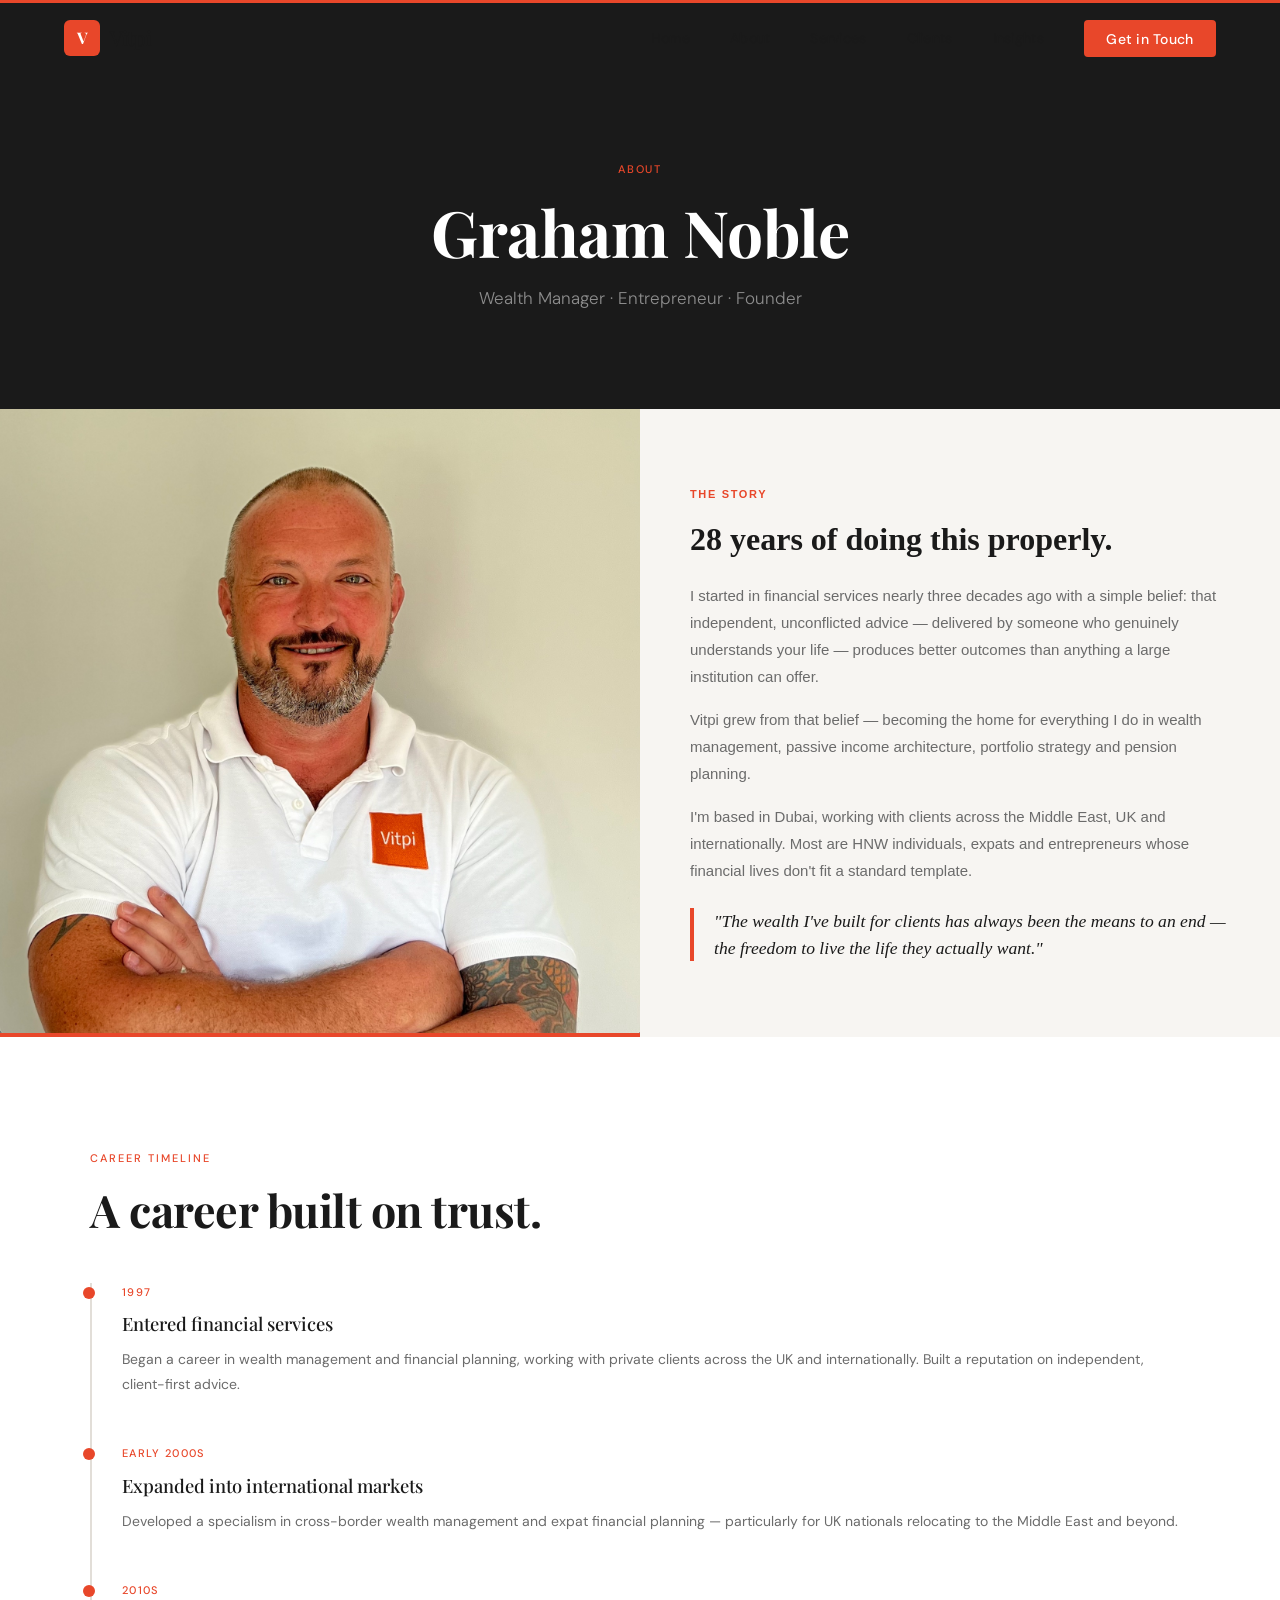
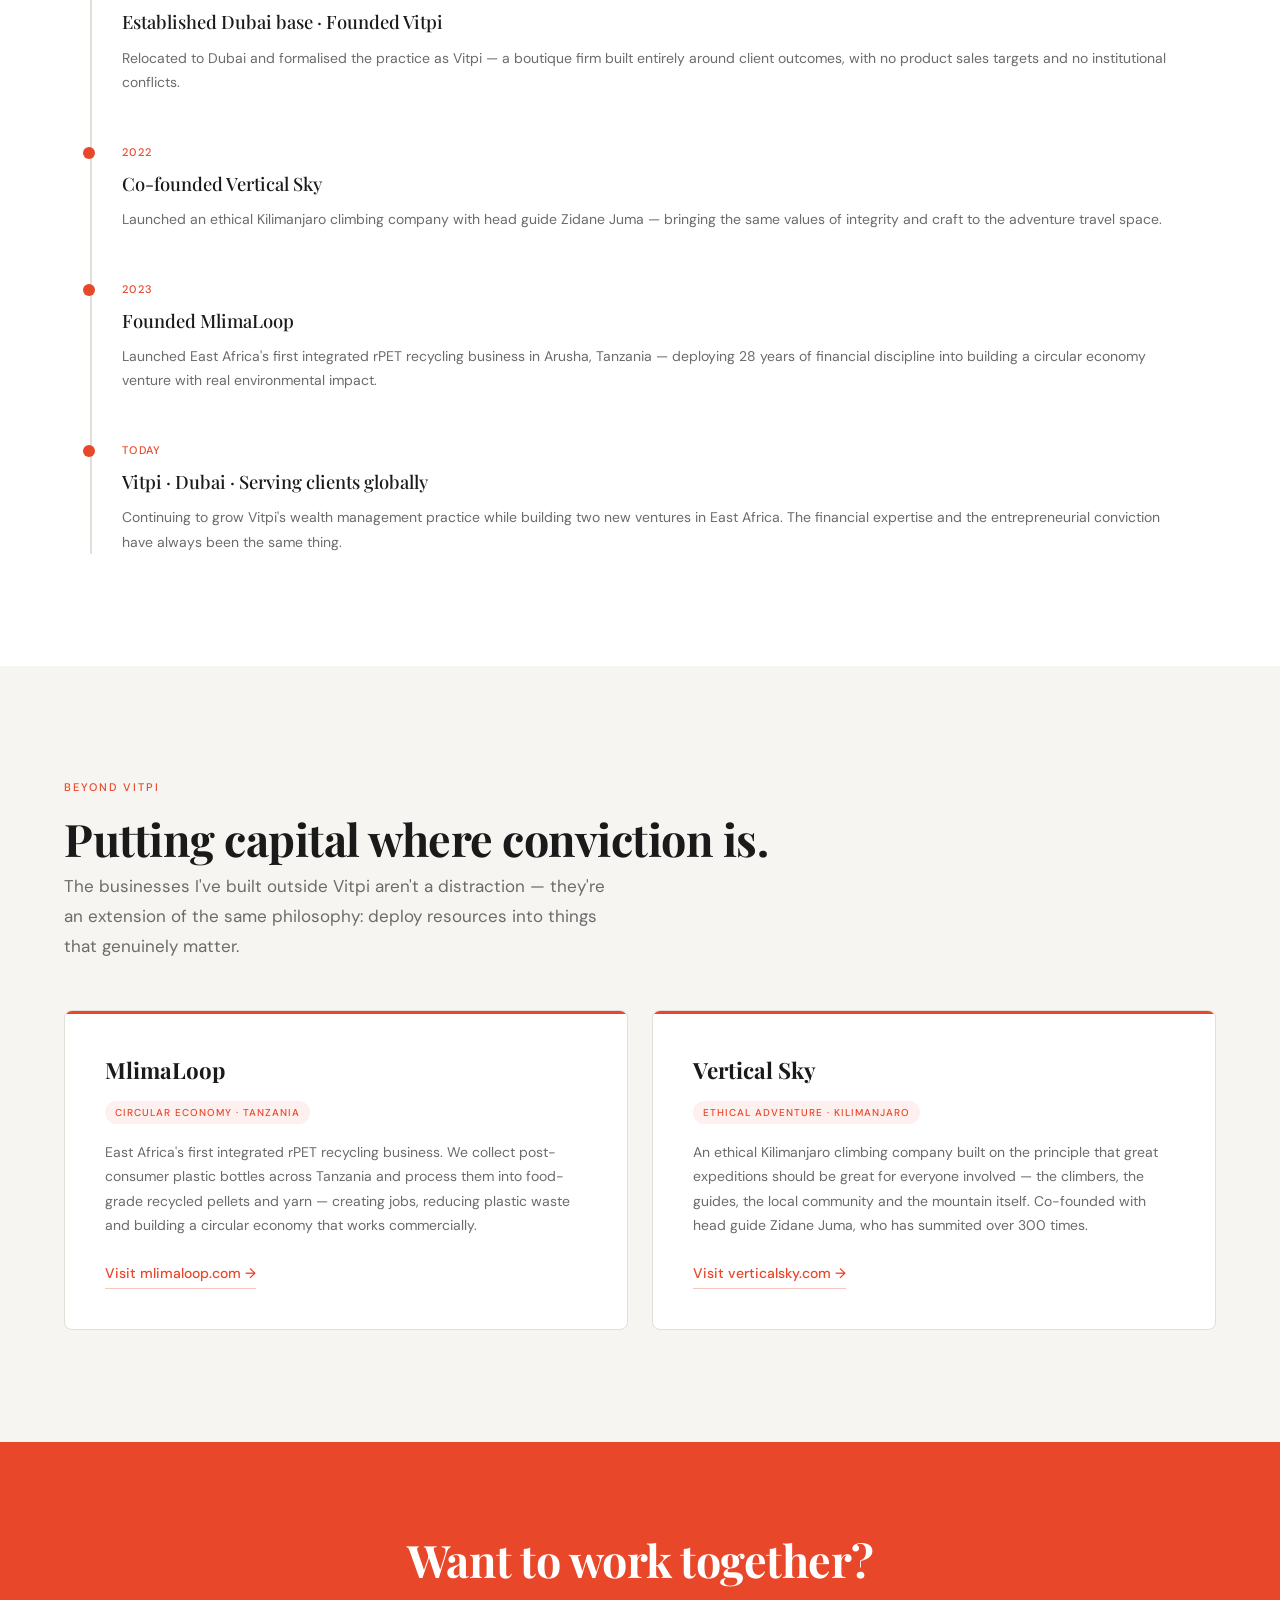
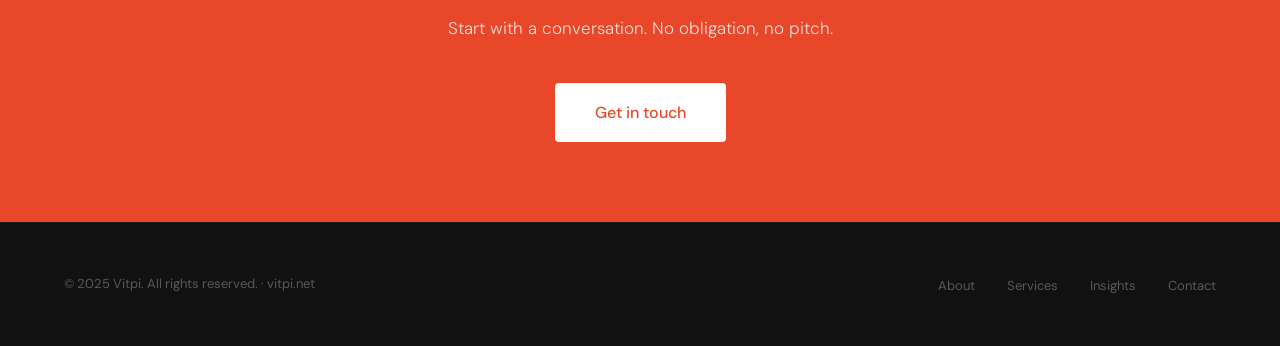
==== vitpi-10/pages/about.html @ b75fd029 "Add files via upload" ====
<!DOCTYPE html>
<html lang="en">
<head>
  <meta charset="UTF-8">
  <meta name="viewport" content="width=device-width, initial-scale=1.0">
  <title>About Graham Noble — Vitpi</title>
  <meta name="description" content="Meet Graham Noble — founder of Vitpi, wealth manager with 28 years of experience, entrepreneur and the person behind MlimaLoop and Vertical Sky.">
  <link rel="stylesheet" href="../css/style.css">
  <style>
    .fade-in { opacity: 0; transform: translateY(24px); transition: opacity 0.7s ease, transform 0.7s ease; }
    .fade-in.visible { opacity: 1; transform: none; }
    .timeline { position: relative; padding-left: 2rem; }
    .timeline::before { content: ''; position: absolute; left: 0; top: 0; bottom: 0; width: 2px; background: var(--light-border); }
    .timeline-item { position: relative; padding-bottom: 3rem; }
    .timeline-item::before { content: ''; position: absolute; left: -2.45rem; top: 4px; width: 12px; height: 12px; border-radius: 50%; background: var(--vitpi-red); }
    .timeline-year { font-size: 11px; letter-spacing: 0.12em; color: var(--vitpi-red); font-weight: 500; text-transform: uppercase; margin-bottom: 0.4rem; }
    .timeline-title { font-family: 'Playfair Display', serif; font-size: 1.15rem; font-weight: 500; color: var(--dark); margin-bottom: 0.5rem; }
    .timeline-desc { font-size: 14px; color: var(--mid); line-height: 1.75; }
    .venture-card { background: white; border: 1px solid var(--light-border); border-radius: 8px; padding: 2.5rem; position: relative; overflow: hidden; }
    .venture-card::before { content: ''; position: absolute; top: 0; left: 0; right: 0; height: 3px; background: var(--vitpi-red); }
    .venture-name { font-family: 'Playfair Display', serif; font-size: 1.4rem; font-weight: 700; color: var(--dark); margin-bottom: 0.5rem; }
    .venture-tag { display: inline-block; font-size: 10px; letter-spacing: 0.1em; text-transform: uppercase; color: var(--vitpi-red); font-weight: 500; background: rgba(232,71,42,0.08); padding: 3px 10px; border-radius: 100px; margin-bottom: 1rem; }
    .venture-desc { font-size: 14px; color: var(--mid); line-height: 1.75; }
  </style>
</head>
<body>

<nav>
  <a href="../index.html" class="nav-logo">
    <div class="nav-logo-mark">V</div>
    <span class="nav-logo-text">Vitpi</span>
  </a>
  <ul class="nav-links">
    <li><a href="../index.html">Home</a></li>
    <li><a href="about.html">About</a></li>
    <li><a href="services.html">Services</a></li>
    <li><a href="testimonials.html">Clients</a></li>
    <li><a href="blog.html">Insights</a></li>
    <li><a href="contact.html" class="nav-cta">Get in Touch</a></li>
  </ul>
  <button class="nav-hamburger" aria-label="Menu"><span></span><span></span><span></span></button>
</nav>

<div class="page-hero">
  <p class="section-eyebrow" style="color:var(--vitpi-red);">About</p>
  <h1 class="section-title light" style="font-size:clamp(2.5rem,5vw,4rem); max-width:700px; margin:0 auto 1rem;">Graham Noble</h1>
  <p style="color:rgba(255,255,255,0.5); font-size:17px; font-weight:300;">Wealth Manager · Entrepreneur · Founder</p>
</div>

<table width="100%" cellpadding="0" cellspacing="0" border="0" style="background:#F7F5F2;">
  <tr>
    <td width="50%" valign="top" style="padding:0; margin:0;">
      <img src="../images/graham.png" alt="Graham Noble" width="100%" style="display:block; max-width:100%;">
      <div style="height:4px; background:#E8472A; width:100%;"></div>
    </td>
    <td width="50%" valign="middle" style="padding:60px 50px; background:#F7F5F2; vertical-align:middle;">
      <p style="font-family:Arial,sans-serif; font-size:11px; letter-spacing:0.15em; text-transform:uppercase; color:#E8472A; font-weight:bold; margin:0 0 16px 0;">THE STORY</p>
      <h2 style="font-family:Georgia,serif; font-size:2rem; font-weight:bold; color:#1A1A1A; line-height:1.2; margin:0 0 24px 0;">28 years of doing this properly.</h2>
      <p style="font-family:Arial,sans-serif; font-size:15px; color:#6B6B6B; line-height:1.8; margin:0 0 16px 0;">I started in financial services nearly three decades ago with a simple belief: that independent, unconflicted advice — delivered by someone who genuinely understands your life — produces better outcomes than anything a large institution can offer.</p>
      <p style="font-family:Arial,sans-serif; font-size:15px; color:#6B6B6B; line-height:1.8; margin:0 0 16px 0;">Vitpi grew from that belief — becoming the home for everything I do in wealth management, passive income architecture, portfolio strategy and pension planning.</p>
      <p style="font-family:Arial,sans-serif; font-size:15px; color:#6B6B6B; line-height:1.8; margin:0 0 24px 0;">I'm based in Dubai, working with clients across the Middle East, UK and internationally. Most are HNW individuals, expats and entrepreneurs whose financial lives don't fit a standard template.</p>
      <blockquote style="font-family:Georgia,serif; font-size:1.1rem; color:#1A1A1A; line-height:1.5; font-style:italic; border-left:4px solid #E8472A; padding-left:20px; margin:0;">"The wealth I've built for clients has always been the means to an end — the freedom to live the life they actually want."</blockquote>
    </td>
  </tr>
</table>

<section style="background:white;" class="fade-in">
  <div style="max-width:1100px; margin:0 auto;">
    <p class="section-eyebrow">Career timeline</p>
    <h2 class="section-title" style="margin-bottom:3rem;">A career built on trust.</h2>
    <div class="timeline">
      <div class="timeline-item">
        <div class="timeline-year">1997</div>
        <div class="timeline-title">Entered financial services</div>
        <div class="timeline-desc">Began a career in wealth management and financial planning, working with private clients across the UK and internationally. Built a reputation on independent, client-first advice.</div>
      </div>
      <div class="timeline-item">
        <div class="timeline-year">Early 2000s</div>
        <div class="timeline-title">Expanded into international markets</div>
        <div class="timeline-desc">Developed a specialism in cross-border wealth management and expat financial planning — particularly for UK nationals relocating to the Middle East and beyond.</div>
      </div>
      <div class="timeline-item">
        <div class="timeline-year">2010s</div>
        <div class="timeline-title">Established Dubai base · Founded Vitpi</div>
        <div class="timeline-desc">Relocated to Dubai and formalised the practice as Vitpi — a boutique firm built entirely around client outcomes, with no product sales targets and no institutional conflicts.</div>
      </div>
      <div class="timeline-item">
        <div class="timeline-year">2022</div>
        <div class="timeline-title">Co-founded Vertical Sky</div>
        <div class="timeline-desc">Launched an ethical Kilimanjaro climbing company with head guide Zidane Juma — bringing the same values of integrity and craft to the adventure travel space.</div>
      </div>
      <div class="timeline-item">
        <div class="timeline-year">2023</div>
        <div class="timeline-title">Founded MlimaLoop</div>
        <div class="timeline-desc">Launched East Africa's first integrated rPET recycling business in Arusha, Tanzania — deploying 28 years of financial discipline into building a circular economy venture with real environmental impact.</div>
      </div>
      <div class="timeline-item" style="padding-bottom:0;">
        <div class="timeline-year">Today</div>
        <div class="timeline-title">Vitpi · Dubai · Serving clients globally</div>
        <div class="timeline-desc">Continuing to grow Vitpi's wealth management practice while building two new ventures in East Africa. The financial expertise and the entrepreneurial conviction have always been the same thing.</div>
      </div>
    </div>
  </div>
</section>

<section style="background:var(--warm-white);" class="fade-in">
  <p class="section-eyebrow">Beyond Vitpi</p>
  <h2 class="section-title" style="margin-bottom:0.5rem;">Putting capital where conviction is.</h2>
  <p class="section-lead" style="margin-bottom:3rem;">The businesses I've built outside Vitpi aren't a distraction — they're an extension of the same philosophy: deploy resources into things that genuinely matter.</p>
  <div style="display:grid; grid-template-columns:repeat(2,1fr); gap:1.5rem;">
    <div class="venture-card">
      <div class="venture-name">MlimaLoop</div>
      <div class="venture-tag">Circular Economy · Tanzania</div>
      <p class="venture-desc">East Africa's first integrated rPET recycling business. We collect post-consumer plastic bottles across Tanzania and process them into food-grade recycled pellets and yarn — creating jobs, reducing plastic waste and building a circular economy that works commercially.</p>
      <a href="https://mlimaloop.com" target="_blank" style="display:inline-block; margin-top:1.5rem; color:var(--vitpi-red); font-size:14px; font-weight:500; text-decoration:none; border-bottom:1px solid rgba(232,71,42,0.3); padding-bottom:2px;">Visit mlimaloop.com &rarr;</a>
    </div>
    <div class="venture-card">
      <div class="venture-name">Vertical Sky</div>
      <div class="venture-tag">Ethical Adventure · Kilimanjaro</div>
      <p class="venture-desc">An ethical Kilimanjaro climbing company built on the principle that great expeditions should be great for everyone involved — the climbers, the guides, the local community and the mountain itself. Co-founded with head guide Zidane Juma, who has summited over 300 times.</p>
      <a href="#" style="display:inline-block; margin-top:1.5rem; color:var(--vitpi-red); font-size:14px; font-weight:500; text-decoration:none; border-bottom:1px solid rgba(232,71,42,0.3); padding-bottom:2px;">Visit verticalsky.com &rarr;</a>
    </div>
  </div>
</section>

<section style="background:var(--vitpi-red); padding:5rem 4rem; text-align:center;" class="fade-in">
  <h2 style="font-family:'Playfair Display',serif; font-size:clamp(2rem,3.5vw,3rem); color:white; font-weight:700; margin-bottom:1rem; letter-spacing:-0.5px;">Want to work together?</h2>
  <p style="color:rgba(255,255,255,0.8); font-size:17px; margin-bottom:2.5rem; font-weight:300;">Start with a conversation. No obligation, no pitch.</p>
  <a href="contact.html" style="background:white; color:var(--vitpi-red); padding:1rem 2.5rem; border-radius:4px; text-decoration:none; font-weight:500; font-size:16px; display:inline-block;">Get in touch</a>
</section>

<footer>
  <div class="footer-copy">&copy; 2025 Vitpi. All rights reserved. · vitpi.net</div>
  <ul class="footer-links">
    <li><a href="about.html">About</a></li>
    <li><a href="services.html">Services</a></li>
    <li><a href="blog.html">Insights</a></li>
    <li><a href="contact.html">Contact</a></li>
  </ul>
</footer>

<script src="../js/main.js"></script>
</body>
</html>
---- vitpi-10/css/style.css ----
@import url('https://fonts.googleapis.com/css2?family=Playfair+Display:wght@400;500;700&family=DM+Sans:wght@300;400;500&display=swap');

:root {
  --vitpi-red: #E8472A;
  --vitpi-red-dark: #C93A1F;
  --dark: #1A1A1A;
  --dark-2: #2A2A2A;
  --warm-white: #F7F5F2;
  --mid: #6B6B6B;
  --light-border: #E2DED8;
}

*, *::before, *::after { box-sizing: border-box; margin: 0; padding: 0; }

html { scroll-behavior: smooth; }

body {
  font-family: 'DM Sans', sans-serif;
  background: var(--warm-white);
  color: var(--dark);
  font-size: 16px;
  line-height: 1.7;
  overflow-x: hidden;
}

/* ── NAV ── */
nav {
  position: fixed;
  top: 0; left: 0; right: 0;
  z-index: 100;
  padding: 1.25rem 4rem;
  display: flex;
  align-items: center;
  justify-content: space-between;
  transition: background 0.3s, box-shadow 0.3s;
}

nav.scrolled {
  background: rgba(247, 245, 242, 0.97);
  box-shadow: 0 1px 0 var(--light-border);
}

.nav-logo {
  display: flex;
  align-items: center;
  gap: 10px;
  text-decoration: none;
}

.nav-logo-mark {
  width: 36px;
  height: 36px;
  background: var(--vitpi-red);
  border-radius: 6px;
  display: flex;
  align-items: center;
  justify-content: center;
  color: white;
  font-family: 'Playfair Display', serif;
  font-size: 16px;
  font-weight: 700;
  letter-spacing: -0.5px;
}

.nav-logo-text {
  font-family: 'Playfair Display', serif;
  font-size: 20px;
  font-weight: 500;
  color: var(--dark);
  letter-spacing: -0.3px;
}

.nav-links {
  display: flex;
  align-items: center;
  gap: 2.5rem;
  list-style: none;
}

.nav-links a {
  text-decoration: none;
  color: var(--dark);
  font-size: 14px;
  font-weight: 400;
  letter-spacing: 0.02em;
  transition: color 0.2s;
}

.nav-links a:hover { color: var(--vitpi-red); }

.nav-cta {
  background: var(--vitpi-red);
  color: white !important;
  padding: 0.6rem 1.4rem;
  border-radius: 4px;
  font-weight: 500 !important;
  transition: background 0.2s !important;
}

.nav-cta:hover { background: var(--vitpi-red-dark) !important; color: white !important; }

.nav-hamburger {
  display: none;
  flex-direction: column;
  gap: 5px;
  cursor: pointer;
  background: none;
  border: none;
  padding: 4px;
}

.nav-hamburger span {
  display: block;
  width: 24px;
  height: 2px;
  background: var(--dark);
  transition: all 0.3s;
}

/* ── HERO ── */
.hero {
  min-height: 100vh;
  background: var(--dark);
  display: grid;
  grid-template-columns: 1fr 1fr;
  position: relative;
  overflow: hidden;
}

.hero-left {
  display: flex;
  flex-direction: column;
  justify-content: center;
  padding: 8rem 4rem 6rem;
  position: relative;
  z-index: 2;
}

.hero-eyebrow {
  font-size: 12px;
  letter-spacing: 0.18em;
  text-transform: uppercase;
  color: var(--vitpi-red);
  font-weight: 500;
  margin-bottom: 1.5rem;
}

.hero-title {
  font-family: 'Playfair Display', serif;
  font-size: clamp(3rem, 5vw, 5rem);
  line-height: 1.05;
  color: white;
  font-weight: 700;
  margin-bottom: 1.75rem;
  letter-spacing: -1px;
}

.hero-title em {
  color: var(--vitpi-red);
  font-style: normal;
}

.hero-sub {
  font-size: 18px;
  color: rgba(255,255,255,0.6);
  max-width: 440px;
  margin-bottom: 3rem;
  line-height: 1.7;
  font-weight: 300;
}

.hero-actions {
  display: flex;
  gap: 1rem;
  align-items: center;
  flex-wrap: wrap;
}

.btn-primary {
  background: var(--vitpi-red);
  color: white;
  padding: 0.9rem 2rem;
  border-radius: 4px;
  text-decoration: none;
  font-weight: 500;
  font-size: 15px;
  letter-spacing: 0.02em;
  transition: background 0.2s, transform 0.2s;
  display: inline-block;
}

.btn-primary:hover {
  background: var(--vitpi-red-dark);
  transform: translateY(-1px);
}

.btn-ghost {
  color: rgba(255,255,255,0.7);
  text-decoration: none;
  font-size: 15px;
  font-weight: 400;
  border-bottom: 1px solid rgba(255,255,255,0.3);
  padding-bottom: 2px;
  transition: color 0.2s, border-color 0.2s;
}

.btn-ghost:hover {
  color: white;
  border-color: white;
}

.hero-right {
  position: relative;
  overflow: hidden;
}

.hero-right::before {
  content: '';
  position: absolute;
  inset: 0;
  background: linear-gradient(135deg, var(--vitpi-red) 0%, #C93A1F 50%, #8B2510 100%);
  opacity: 0.12;
  z-index: 1;
}

.hero-grid-pattern {
  position: absolute;
  inset: 0;
  background-image:
    linear-gradient(rgba(232,71,42,0.08) 1px, transparent 1px),
    linear-gradient(90deg, rgba(232,71,42,0.08) 1px, transparent 1px);
  background-size: 60px 60px;
  z-index: 0;
}

.hero-stat-block {
  position: absolute;
  z-index: 2;
  top: 50%;
  left: 50%;
  transform: translate(-50%, -50%);
  text-align: center;
}

.hero-stat-num {
  font-family: 'Playfair Display', serif;
  font-size: 7rem;
  font-weight: 700;
  color: white;
  opacity: 0.06;
  line-height: 1;
  letter-spacing: -4px;
}

.hero-badges {
  position: absolute;
  bottom: 3rem;
  left: 50%;
  transform: translateX(-50%);
  display: flex;
  gap: 1rem;
  z-index: 3;
  white-space: nowrap;
}

.hero-badge {
  background: rgba(255,255,255,0.07);
  border: 1px solid rgba(255,255,255,0.12);
  color: rgba(255,255,255,0.7);
  font-size: 12px;
  padding: 0.5rem 1rem;
  border-radius: 100px;
  font-weight: 400;
  letter-spacing: 0.03em;
}

/* ── SECTION BASICS ── */
section { padding: 7rem 4rem; }

.section-eyebrow {
  font-size: 11px;
  letter-spacing: 0.18em;
  text-transform: uppercase;
  color: var(--vitpi-red);
  font-weight: 500;
  margin-bottom: 1rem;
}

.section-title {
  font-family: 'Playfair Display', serif;
  font-size: clamp(2rem, 3.5vw, 3rem);
  font-weight: 700;
  line-height: 1.15;
  letter-spacing: -0.5px;
  color: var(--dark);
  margin-bottom: 1.25rem;
}

.section-title.light { color: white; }

.section-lead {
  font-size: 17px;
  color: var(--mid);
  max-width: 560px;
  line-height: 1.75;
}

.section-lead.light { color: rgba(255,255,255,0.6); }

/* ── NUMBERS STRIP ── */
.numbers-strip {
  background: var(--vitpi-red);
  padding: 4rem;
  display: grid;
  grid-template-columns: repeat(4, 1fr);
  gap: 2rem;
  text-align: center;
}

.number-item {}

.number-val {
  font-family: 'Playfair Display', serif;
  font-size: 3.5rem;
  font-weight: 700;
  color: white;
  line-height: 1;
  letter-spacing: -2px;
  margin-bottom: 0.5rem;
}

.number-label {
  font-size: 13px;
  color: rgba(255,255,255,0.75);
  letter-spacing: 0.06em;
  font-weight: 400;
}

/* ── SERVICES ── */
.services-section {
  background: var(--dark);
}

.services-grid {
  display: grid;
  grid-template-columns: repeat(2, 1fr);
  gap: 1.5px;
  margin-top: 4rem;
  background: rgba(255,255,255,0.06);
}

.service-card {
  background: var(--dark-2);
  padding: 3rem;
  position: relative;
  overflow: hidden;
  transition: background 0.3s;
}

.service-card:hover { background: #323232; }

.service-card::before {
  content: '';
  position: absolute;
  top: 0; left: 0;
  width: 3px;
  height: 0;
  background: var(--vitpi-red);
  transition: height 0.4s ease;
}

.service-card:hover::before { height: 100%; }

.service-num {
  font-size: 11px;
  letter-spacing: 0.15em;
  color: var(--vitpi-red);
  font-weight: 500;
  margin-bottom: 1.5rem;
}

.service-title {
  font-family: 'Playfair Display', serif;
  font-size: 1.5rem;
  font-weight: 500;
  color: white;
  margin-bottom: 1rem;
  letter-spacing: -0.3px;
}

.service-desc {
  font-size: 14px;
  color: rgba(255,255,255,0.5);
  line-height: 1.75;
}

.service-icon {
  position: absolute;
  bottom: 2rem;
  right: 2.5rem;
  font-size: 3rem;
  opacity: 0.06;
}

/* ── ABOUT STRIP ── */
.about-strip {
  background: var(--warm-white);
  display: grid;
  grid-template-columns: 1fr 1fr;
  gap: 0;
  padding: 0;
}

.about-image-side {
  background: var(--dark);
  min-height: 600px;
  position: relative;
  overflow: hidden;
  display: flex;
  align-items: center;
  justify-content: center;
}

.about-image-placeholder {
  text-align: center;
  color: rgba(255,255,255,0.15);
}

.about-image-placeholder p {
  font-size: 13px;
  letter-spacing: 0.1em;
  text-transform: uppercase;
  margin-top: 1rem;
}

.about-monogram {
  font-family: 'Playfair Display', serif;
  font-size: 8rem;
  font-weight: 700;
  color: rgba(255,255,255,0.05);
  line-height: 1;
}

.about-red-block {
  position: absolute;
  bottom: 0; left: 0;
  width: 100%;
  height: 4px;
  background: var(--vitpi-red);
}

.about-content-side {
  padding: 6rem 5rem;
  display: flex;
  flex-direction: column;
  justify-content: center;
}

.about-quote {
  font-family: 'Playfair Display', serif;
  font-size: 1.6rem;
  font-weight: 400;
  color: var(--dark);
  line-height: 1.45;
  border-left: 3px solid var(--vitpi-red);
  padding-left: 1.5rem;
  margin: 2rem 0;
  font-style: italic;
}

.about-body {
  font-size: 15px;
  color: var(--mid);
  line-height: 1.8;
  margin-bottom: 2rem;
}

/* ── TESTIMONIALS ── */
.testimonials-section {
  background: var(--warm-white);
}

.testimonials-grid {
  display: grid;
  grid-template-columns: repeat(3, 1fr);
  gap: 1.5rem;
  margin-top: 3.5rem;
}

.testimonial-card {
  background: white;
  border: 1px solid var(--light-border);
  border-radius: 8px;
  padding: 2.5rem;
  position: relative;
}

.testimonial-card::before {
  content: '\201C';
  position: absolute;
  top: 1.5rem;
  right: 2rem;
  font-family: 'Playfair Display', serif;
  font-size: 5rem;
  color: var(--vitpi-red);
  opacity: 0.15;
  line-height: 1;
}

.testimonial-text {
  font-size: 15px;
  color: var(--dark);
  line-height: 1.75;
  margin-bottom: 2rem;
  font-style: italic;
}

.testimonial-author {
  display: flex;
  align-items: center;
  gap: 12px;
}

.testimonial-avatar {
  width: 42px;
  height: 42px;
  border-radius: 50%;
  background: var(--vitpi-red);
  display: flex;
  align-items: center;
  justify-content: center;
  color: white;
  font-size: 14px;
  font-weight: 500;
  flex-shrink: 0;
}

.testimonial-name {
  font-size: 14px;
  font-weight: 500;
  color: var(--dark);
}

.testimonial-role {
  font-size: 12px;
  color: var(--mid);
}

/* ── CONTACT ── */
.contact-section {
  background: var(--dark);
  display: grid;
  grid-template-columns: 1fr 1fr;
  gap: 6rem;
  align-items: center;
}

.contact-form {
  display: flex;
  flex-direction: column;
  gap: 1rem;
}

.form-row { display: grid; grid-template-columns: 1fr 1fr; gap: 1rem; }

.form-group { display: flex; flex-direction: column; gap: 0.4rem; }

.form-group label {
  font-size: 12px;
  letter-spacing: 0.08em;
  text-transform: uppercase;
  color: rgba(255,255,255,0.4);
  font-weight: 500;
}

.form-group input,
.form-group select,
.form-group textarea {
  background: rgba(255,255,255,0.05);
  border: 1px solid rgba(255,255,255,0.1);
  border-radius: 4px;
  padding: 0.85rem 1rem;
  color: white;
  font-family: 'DM Sans', sans-serif;
  font-size: 15px;
  outline: none;
  transition: border-color 0.2s;
}

.form-group input:focus,
.form-group select:focus,
.form-group textarea:focus {
  border-color: var(--vitpi-red);
}

.form-group select option { background: var(--dark-2); }

.form-group textarea { resize: vertical; min-height: 120px; }

.form-submit {
  background: var(--vitpi-red);
  color: white;
  border: none;
  padding: 1rem 2rem;
  border-radius: 4px;
  font-family: 'DM Sans', sans-serif;
  font-size: 15px;
  font-weight: 500;
  cursor: pointer;
  transition: background 0.2s;
  align-self: flex-start;
  letter-spacing: 0.02em;
}

.form-submit:hover { background: var(--vitpi-red-dark); }

.contact-info { }

.contact-detail {
  display: flex;
  flex-direction: column;
  gap: 0.25rem;
  margin-bottom: 2rem;
  padding-bottom: 2rem;
  border-bottom: 1px solid rgba(255,255,255,0.08);
}

.contact-detail:last-child { border-bottom: none; }

.contact-detail-label {
  font-size: 11px;
  letter-spacing: 0.12em;
  text-transform: uppercase;
  color: var(--vitpi-red);
  font-weight: 500;
}

.contact-detail-value {
  font-size: 17px;
  color: white;
  font-weight: 300;
}

/* ── FOOTER ── */
footer {
  background: #111;
  padding: 3rem 4rem;
  display: flex;
  align-items: center;
  justify-content: space-between;
  border-top: 1px solid rgba(255,255,255,0.06);
}

.footer-copy {
  font-size: 13px;
  color: rgba(255,255,255,0.3);
}

.footer-links {
  display: flex;
  gap: 2rem;
  list-style: none;
}

.footer-links a {
  text-decoration: none;
  color: rgba(255,255,255,0.3);
  font-size: 13px;
  transition: color 0.2s;
}

.footer-links a:hover { color: rgba(255,255,255,0.7); }

/* ── PAGE HERO (inner pages) ── */
.page-hero {
  background: var(--dark);
  padding: 10rem 4rem 6rem;
  text-align: center;
  position: relative;
  overflow: hidden;
}

.page-hero::before {
  content: '';
  position: absolute;
  top: 0; left: 0; right: 0;
  height: 3px;
  background: var(--vitpi-red);
}

/* ── BLOG ── */
.blog-grid {
  display: grid;
  grid-template-columns: repeat(3, 1fr);
  gap: 2rem;
  margin-top: 3.5rem;
}

.blog-card {
  background: white;
  border: 1px solid var(--light-border);
  border-radius: 8px;
  overflow: hidden;
  transition: transform 0.2s, box-shadow 0.2s;
  text-decoration: none;
  color: inherit;
  display: block;
}

.blog-card:hover {
  transform: translateY(-4px);
  box-shadow: 0 12px 40px rgba(0,0,0,0.1);
}

.blog-card-thumb {
  height: 180px;
  background: var(--dark);
  position: relative;
  overflow: hidden;
  display: flex;
  align-items: center;
  justify-content: center;
}

.blog-card-thumb-label {
  font-family: 'Playfair Display', serif;
  font-size: 4rem;
  color: rgba(255,255,255,0.06);
  font-weight: 700;
}

.blog-card-tag {
  position: absolute;
  bottom: 1rem;
  left: 1rem;
  background: var(--vitpi-red);
  color: white;
  font-size: 10px;
  padding: 3px 10px;
  border-radius: 100px;
  letter-spacing: 0.08em;
  text-transform: uppercase;
  font-weight: 500;
}

.blog-card-body { padding: 1.75rem; }

.blog-card-date { font-size: 12px; color: var(--mid); margin-bottom: 0.5rem; }

.blog-card-title {
  font-family: 'Playfair Display', serif;
  font-size: 1.15rem;
  font-weight: 500;
  color: var(--dark);
  line-height: 1.4;
  margin-bottom: 0.75rem;
  letter-spacing: -0.2px;
}

.blog-card-excerpt {
  font-size: 13px;
  color: var(--mid);
  line-height: 1.7;
}

/* ── MOBILE ── */
@media (max-width: 900px) {
  nav { padding: 1.25rem 1.5rem; }
  .nav-links { display: none; }
  .nav-hamburger { display: flex; }

  .hero { grid-template-columns: 1fr; }
  .hero-right { display: none; }
  .hero-left { padding: 8rem 1.5rem 5rem; }

  section { padding: 5rem 1.5rem; }

  .numbers-strip { grid-template-columns: repeat(2, 1fr); padding: 3rem 1.5rem; }
  .services-grid { grid-template-columns: 1fr; }
  .about-strip { grid-template-columns: 1fr; }
  .about-image-side { min-height: 300px; }
  .about-content-side { padding: 3rem 1.5rem; }
  .testimonials-grid { grid-template-columns: 1fr; }
  .contact-section { grid-template-columns: 1fr; gap: 3rem; }
  .form-row { grid-template-columns: 1fr; }
  .blog-grid { grid-template-columns: 1fr; }
  footer { flex-direction: column; gap: 1.5rem; text-align: center; }
}

/* ── ABOUT STRIP OVERRIDE ── */
.about-strip {
  display: flex !important;
  flex-wrap: wrap !important;
  grid-template-columns: none !important;
  gap: 0 !important;
  padding: 0 !important;
}
.about-image-side {
  flex: 0 0 50% !important;
  max-width: 50% !important;
  min-height: 550px !important;
  padding: 0 !important;
  overflow: hidden !important;
}
.about-image-side img {
  width: 100% !important;
  height: 100% !important;
  object-fit: cover !important;
  object-position: center top !important;
  display: block !important;
  min-height: 550px !important;
}
.about-content-side {
  flex: 0 0 50% !important;
  max-width: 50% !important;
  padding: 5rem 4rem !important;
  box-sizing: border-box !important;
  display: flex !important;
  flex-direction: column !important;
  justify-content: center !important;
  background: #F7F5F2 !important;
}
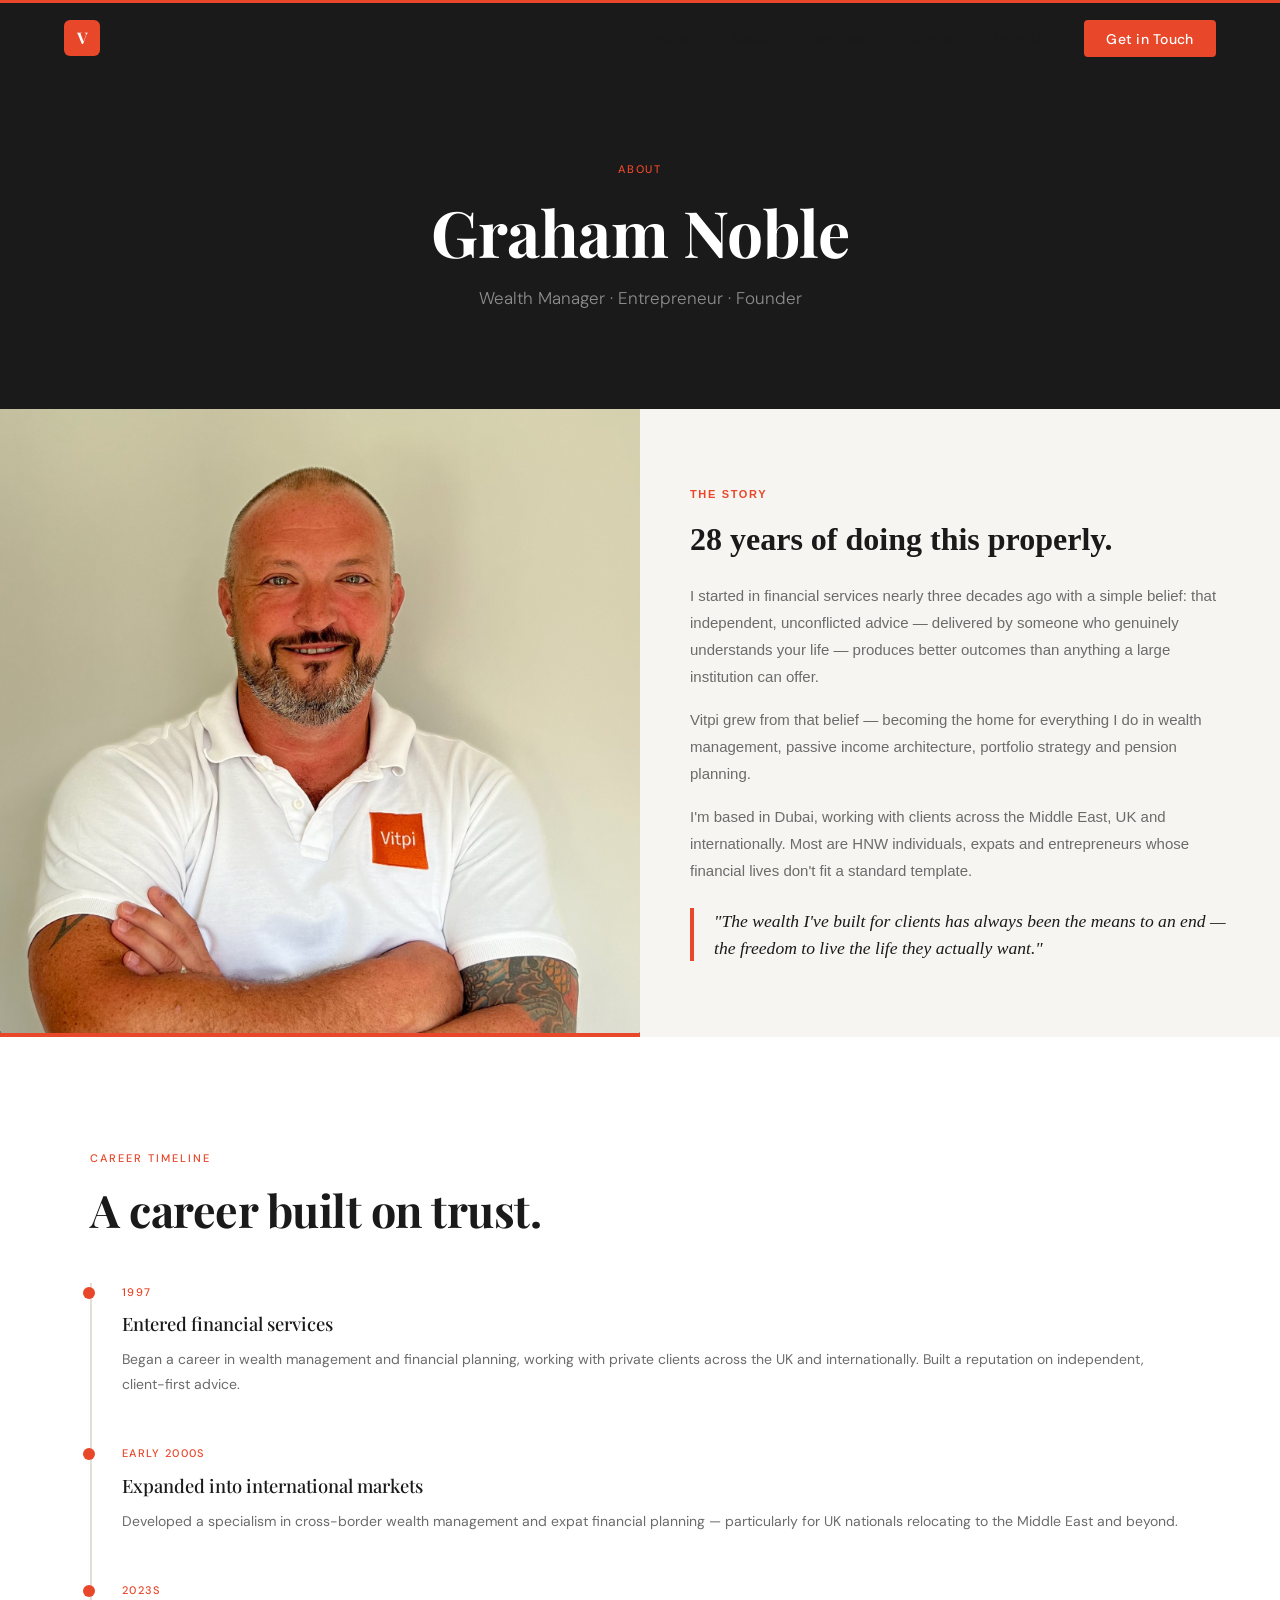
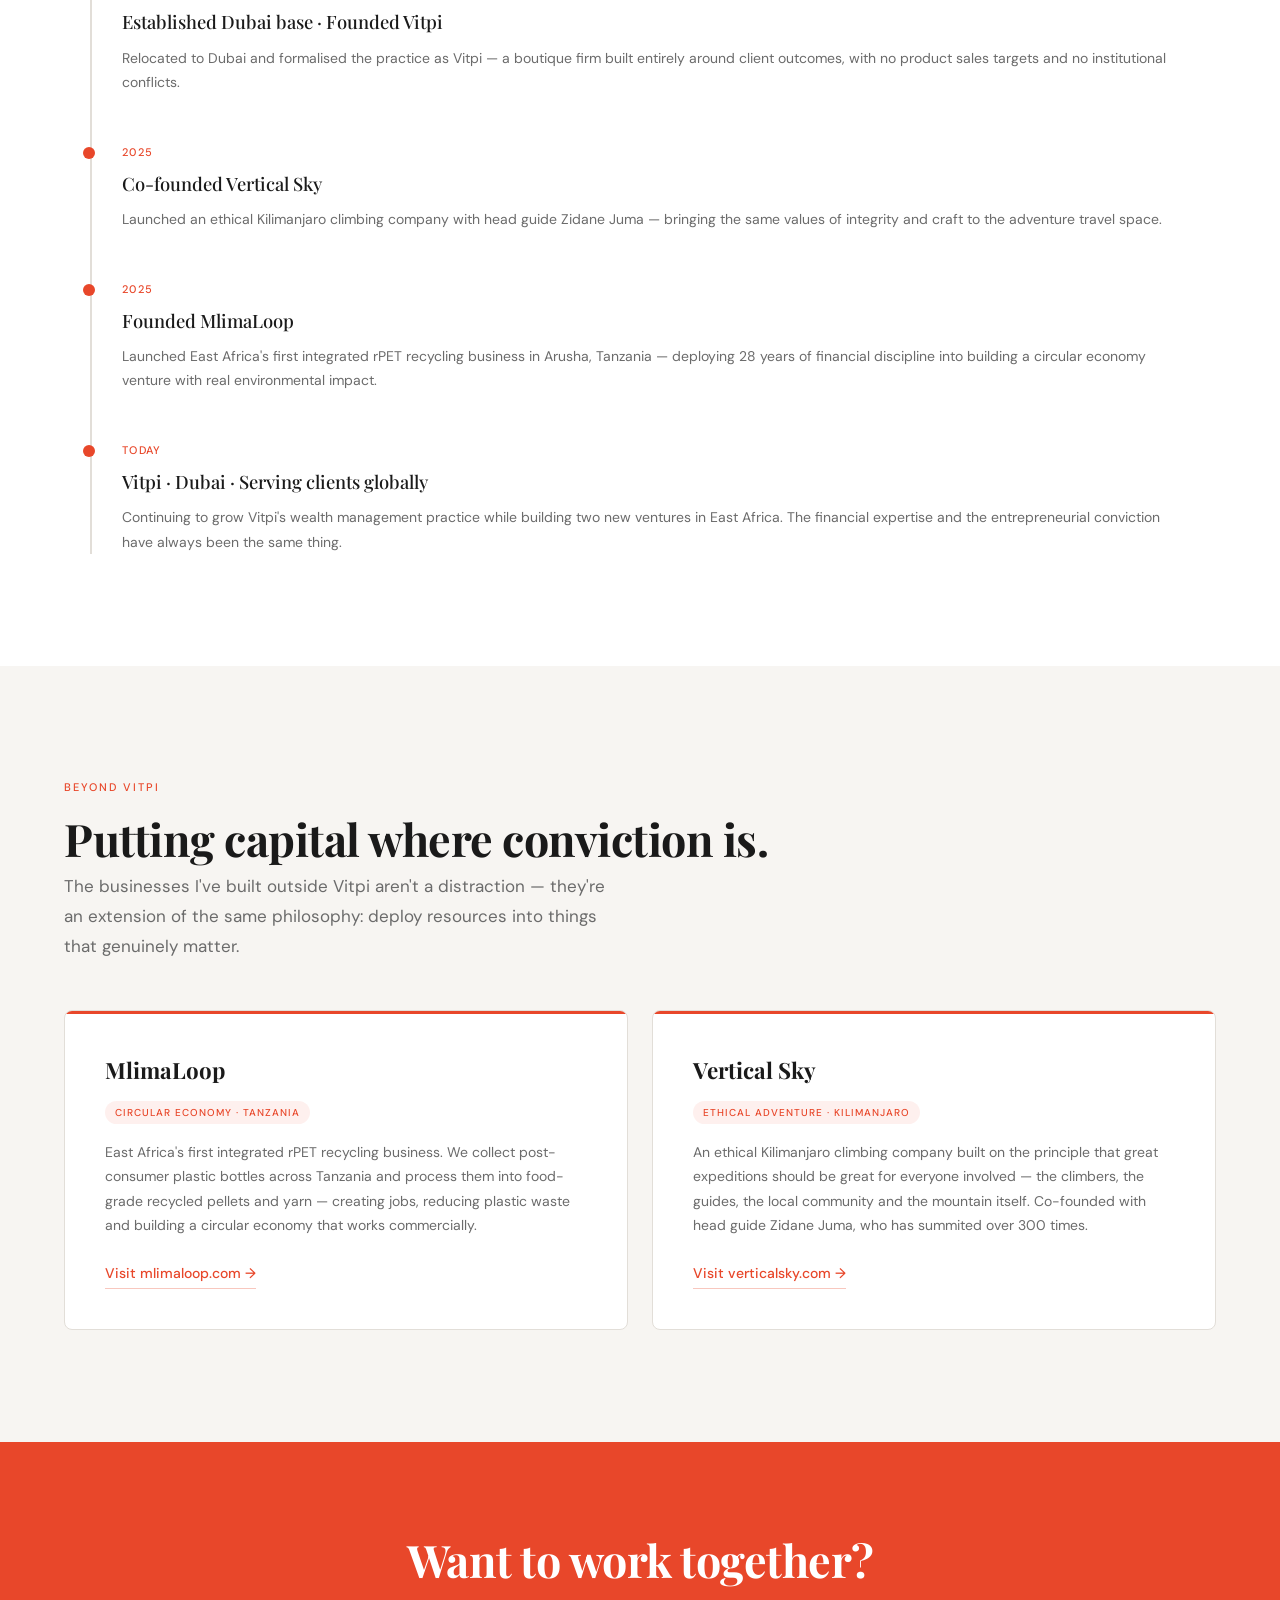
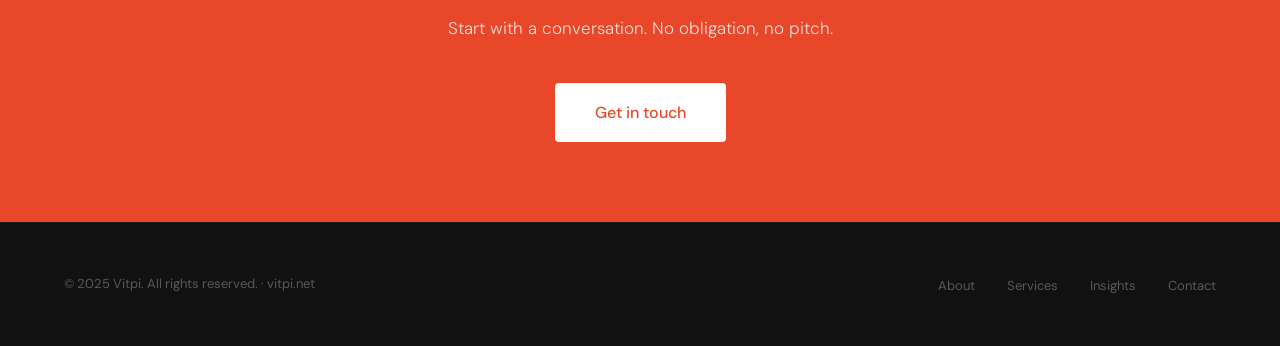
==== commit b5cb5cc3: "Update about.html" ====
--- a/vitpi-10/pages/about.html
+++ b/vitpi-10/pages/about.html
@@ -80,17 +80,17 @@
         <div class="timeline-desc">Developed a specialism in cross-border wealth management and expat financial planning — particularly for UK nationals relocating to the Middle East and beyond.</div>
       </div>
       <div class="timeline-item">
-        <div class="timeline-year">2010s</div>
+        <div class="timeline-year">2023s</div>
         <div class="timeline-title">Established Dubai base · Founded Vitpi</div>
         <div class="timeline-desc">Relocated to Dubai and formalised the practice as Vitpi — a boutique firm built entirely around client outcomes, with no product sales targets and no institutional conflicts.</div>
       </div>
       <div class="timeline-item">
-        <div class="timeline-year">2022</div>
+        <div class="timeline-year">2025</div>
         <div class="timeline-title">Co-founded Vertical Sky</div>
         <div class="timeline-desc">Launched an ethical Kilimanjaro climbing company with head guide Zidane Juma — bringing the same values of integrity and craft to the adventure travel space.</div>
       </div>
       <div class="timeline-item">
-        <div class="timeline-year">2023</div>
+        <div class="timeline-year">2025</div>
         <div class="timeline-title">Founded MlimaLoop</div>
         <div class="timeline-desc">Launched East Africa's first integrated rPET recycling business in Arusha, Tanzania — deploying 28 years of financial discipline into building a circular economy venture with real environmental impact.</div>
       </div>
--- a/vitpi-10/css/style.css
+++ b/vitpi-10/css/style.css
@@ -786,37 +786,3 @@
   .blog-grid { grid-template-columns: 1fr; }
   footer { flex-direction: column; gap: 1.5rem; text-align: center; }
 }
-
-/* ── ABOUT STRIP OVERRIDE ── */
-.about-strip {
-  display: flex !important;
-  flex-wrap: wrap !important;
-  grid-template-columns: none !important;
-  gap: 0 !important;
-  padding: 0 !important;
-}
-.about-image-side {
-  flex: 0 0 50% !important;
-  max-width: 50% !important;
-  min-height: 550px !important;
-  padding: 0 !important;
-  overflow: hidden !important;
-}
-.about-image-side img {
-  width: 100% !important;
-  height: 100% !important;
-  object-fit: cover !important;
-  object-position: center top !important;
-  display: block !important;
-  min-height: 550px !important;
-}
-.about-content-side {
-  flex: 0 0 50% !important;
-  max-width: 50% !important;
-  padding: 5rem 4rem !important;
-  box-sizing: border-box !important;
-  display: flex !important;
-  flex-direction: column !important;
-  justify-content: center !important;
-  background: #F7F5F2 !important;
-}
